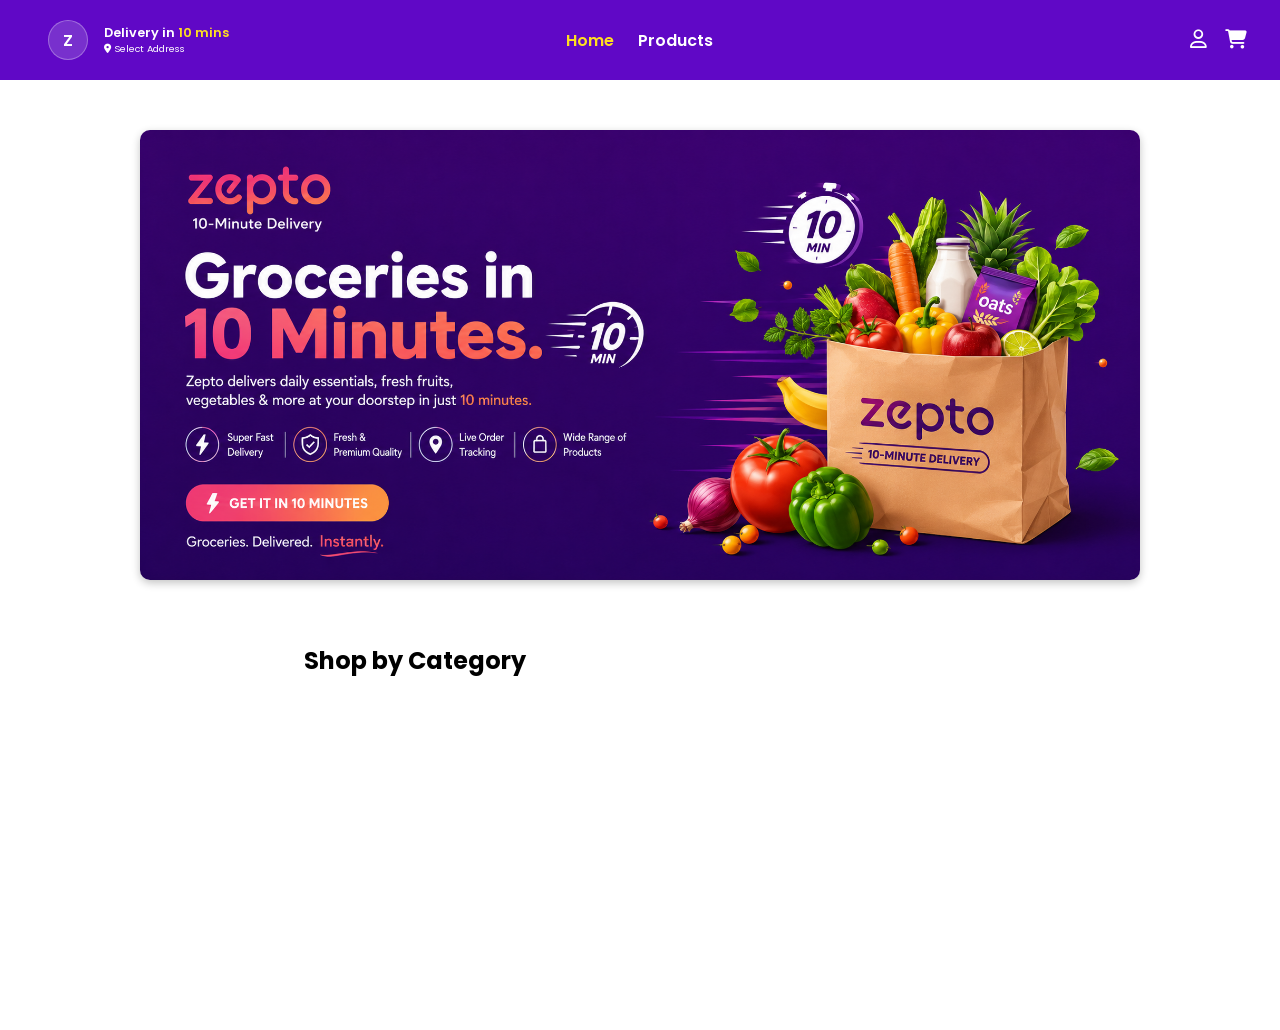
==== index.html @ a99f66b9 "Navbar,Header,Category" ====
<!DOCTYPE html>
<html lang="en">
<head>
  <meta charset="UTF-8">
  <meta name="viewport" content="width=device-width, initial-scale=1.0">
  <title>Zepto - 10 Minutes Delivery</title>
  <link rel="stylesheet" href="./style.css">
  <link rel="shortcut icon" href="./assets/zepto-favicon.webp" type="image/x-icon">
  <link rel="stylesheet" href="https://cdnjs.cloudflare.com/ajax/libs/font-awesome/6.7.2/css/all.min.css"
    integrity="sha512-Evv84Mr4kqVGRNSgIGL/F/aIDqQb7xQ2vcrdIwxfjThSH8CSR7PBEakCr51Ck+w+/U6swU2Im1vVX0SVk9ABhg=="
    crossorigin="anonymous" referrerpolicy="no-referrer" />
</head>
<body>
  <!-- !NAVBAR -->
  <nav>
    <section id="nav1">
      <aside id="logo-address">
        <div id="logo">
          Z
        </div>
        <div id="address">
          <p>Delivery in <span>10 mins</span></p>
          <p id="location"><i class="fa-solid fa-location-dot"></i> Select Address</p>
        </div>
      </aside>
      <aside id="links">
        <a href="#" class="active">Home</a>
        <a href="./Products.html">Products</a>
      </aside>
      <aside id="user-cart">
        <i class="fa-regular fa-user"></i>
        <i class="fa-solid fa-cart-shopping"></i>
      </aside>
    </section>
  </nav>
  <!-- !HEADER -->
  <header>
    <div id="banner-container">
      <img src="./assets/hero-background-1.png" alt="banner1">
      <img src="./assets/hero-background-2.png" alt="banner2">
      <img src="./assets/hero-background-1.png" alt="banner3">
    </div>
  </header>
  <!-- !CATEGORY -->
   <section id="category">
    <article id="category-title">
      <h2>Shop by Category</h2>
    </article>
    <article id="category-items">
    </article>
   </section>
  <script src="./script.js"></script>
</body>
</html>
---- style.css ----
@import url("https://fonts.googleapis.com/css2?family=Poppins:ital,wght@0,100;0,200;0,300;0,400;0,500;0,600;0,700;0,800;0,900;1,100;1,200;1,300;1,400;1,500;1,600;1,700;1,800;1,900&display=swap");

* {
  margin: 0;
  box-sizing: border-box;
  font-family: "Poppins", sans-serif;
}

/* ! NAVBAR */
nav {
  /* padding: 0rem 5rem; */
  height: 5rem;
  width: 100%;
  background-color: rgb(96, 8, 198);
  display: flex;
  flex-direction: column;
  justify-content: center;
  margin: 0 auto;
}

#nav1 {
  flex-basis: 50%;
  display: flex;
  padding: 0rem 2rem;
}

#logo-address {
  flex-basis: 33.3%;
  display: flex;
  justify-content: flex-start;
  align-items: center;
}

#logo {
  border: 1px solid rgba(255, 255, 255, 0.293);
  height: 2.5rem;
  width: 2.5rem;
  display: flex;
  justify-content: center;
  align-items: center;
  color: #fff;
  font-weight: 600;
  font-size: 1rem;
  border-radius: 50%;
  background-color: rgba(226, 228, 235, 0.186);
  margin: 0px 1rem;
}
#address > p:first-child {
  color: #fff;
  font-size: 0.8rem;
  font-weight: 600;
}

#address > p:first-child > span {
  color: rgb(255, 223, 32);
}
#location {
  color: #fff;
  font-size: 0.6rem;
  font-weight: 400;
  cursor: pointer;
}
#links {
  flex-basis: 33.3%;
  display: flex;
  justify-content: center;
  align-items: center;
  gap: 1.5rem;
}

#links > a {
  color: #fff;
  text-decoration: none;
  font-weight: 600;
}
.active {
  color: rgb(255, 223, 32) !important;
}

#user-cart {
  flex-basis: 33.3%;
  display: flex;
  color: #fff;
  font-size: 1.2rem;
  justify-content: flex-end;
  align-items: center;
  gap: 1.1rem;
}

/* ! HEADER */
header {
  padding: 5rem 0;
  height: 550px;
  display: flex;
  justify-content: center;
  align-items: center;
}

#banner-container {
  height: 450px;
  width: 1000px;
  border-radius: 10px;
  box-shadow: rgba(0, 0, 0, 0.24) 0px 3px 8px;
  display: flex;
  overflow: hidden;
}

#banner-container > img {
  min-height: 100%;
  min-width: 100%;
  animation: slider 5s 100ms ease infinite alternate;
}

@keyframes slider {
  0% {
    transform: translateX(0);
  }
  16.5% {
    transform: translateX(0);
  }
  33% {
    transform: translateX(-100%);
  }
  49.5% {
    transform: translateX(-100%);
  }
  66% {
    transform: translateX(-200%);
  }
  100% {
    transform: translateX(-200%);
  }
}

/* !CATEGORY */
#category {
  height: 400px;
  display: flex;
  flex-direction: column;
  padding: 0 18rem;
}
#category-title {
  flex-basis: 15%;
  padding: 0px 1rem;
  display: flex;
  justify-content: flex-start;
  align-items: center;
}

#category-items {
  flex-basis: 85%;
  display: flex;
  flex-wrap: wrap;
  justify-content: space-evenly;
  align-items: center;
}
.category-card {
  height: 7rem;
  width: 7rem;
  /* border: 2px solid red; */
  display: flex;
  flex-direction: column;
  justify-content: space-evenly;
  align-items: center;
}

.category-img {
  height: 3.5rem;
  width: 3.5rem;
  display: flex;
  justify-content: center;
  align-items: center;
  border-radius:10px;
  background-color: #ff0000;
}
.category-name {
  font-size: 0.66rem;
  font-weight: 600;
  text-align: center;
  word-break: break-all;
}
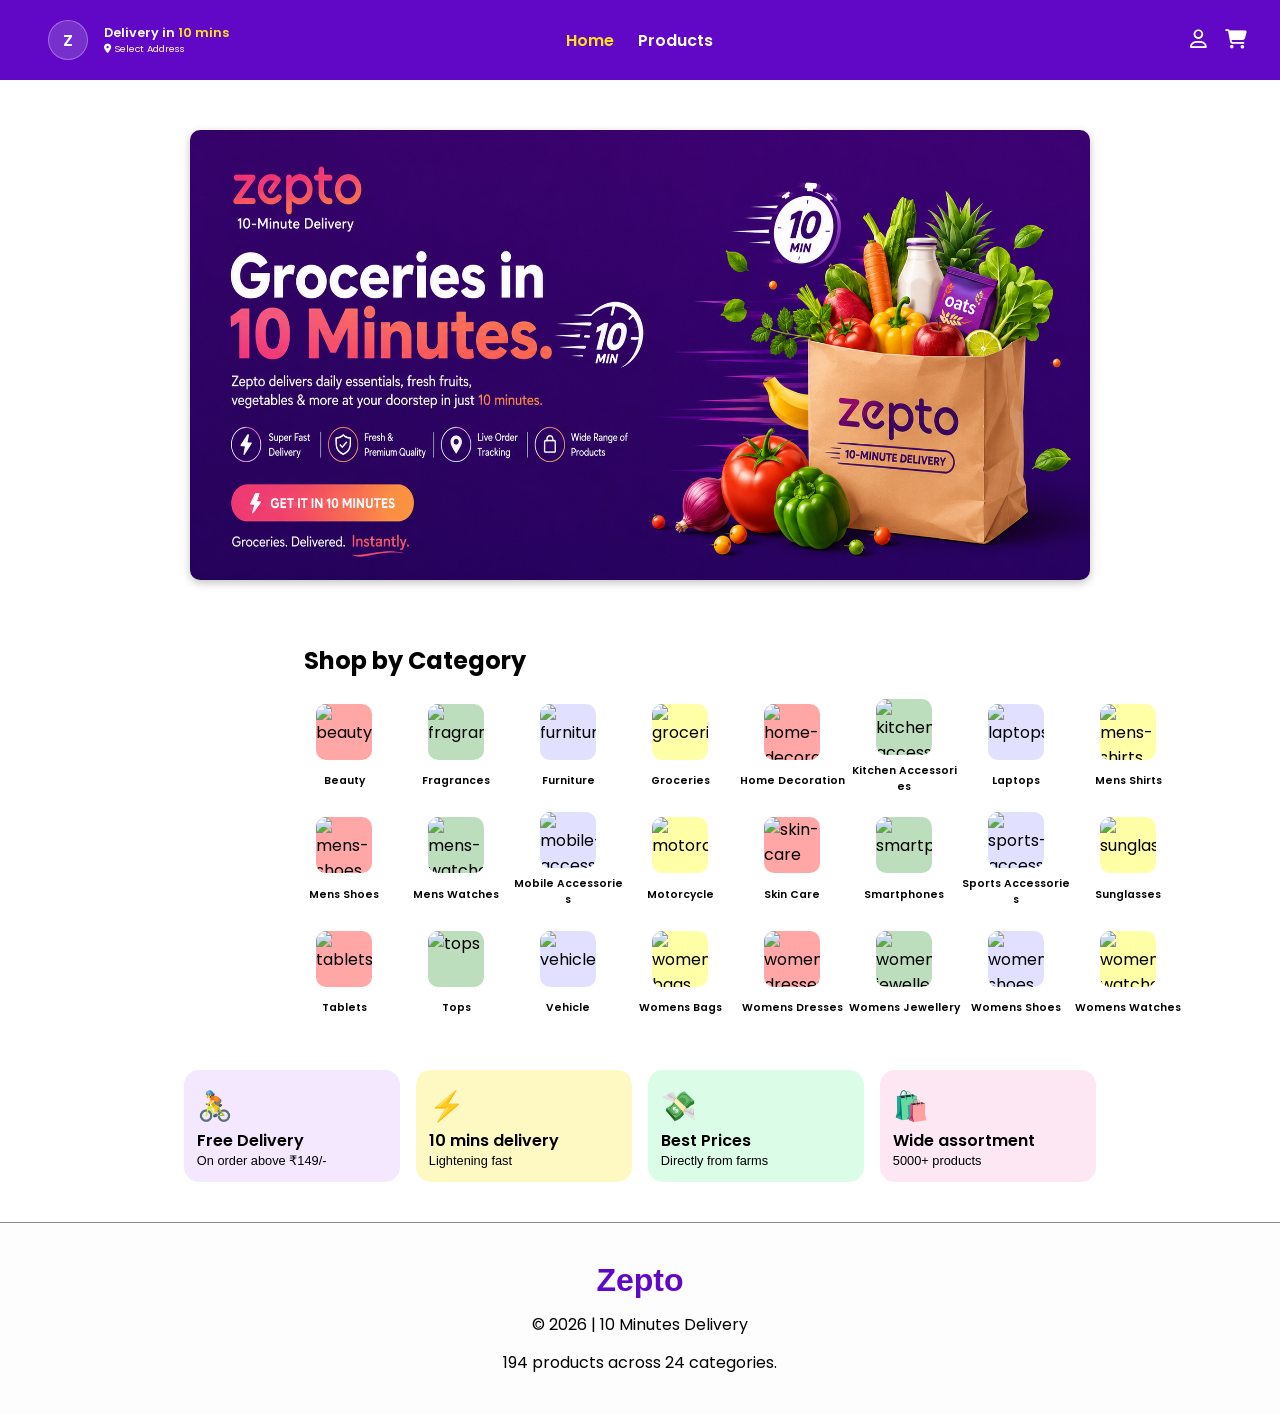
==== commit 766a9503: "CategoryImages,Highlights,Footer" ====
--- a/index.html
+++ b/index.html
@@ -1,5 +1,6 @@
 <!DOCTYPE html>
 <html lang="en">
+
 <head>
   <meta charset="UTF-8">
   <meta name="viewport" content="width=device-width, initial-scale=1.0">
@@ -10,6 +11,7 @@
     integrity="sha512-Evv84Mr4kqVGRNSgIGL/F/aIDqQb7xQ2vcrdIwxfjThSH8CSR7PBEakCr51Ck+w+/U6swU2Im1vVX0SVk9ABhg=="
     crossorigin="anonymous" referrerpolicy="no-referrer" />
 </head>
+
 <body>
   <!-- !NAVBAR -->
   <nav>
@@ -42,13 +44,42 @@
     </div>
   </header>
   <!-- !CATEGORY -->
-   <section id="category">
+  <section id="category">
     <article id="category-title">
       <h2>Shop by Category</h2>
     </article>
     <article id="category-items">
     </article>
-   </section>
+  </section>
+  <!-- !HIGHLIGHTS -->
+  <section id="highlights">
+    <div class="highlight-container one">
+      <p class="highlight-icon">🚴</p>
+      <p class="highlight-title">Free Delivery</p>
+      <p class="highlight-description">On order above ₹149/-</p>
+    </div>
+    <div class="highlight-container two">
+      <p class="highlight-icon">⚡</p>
+      <p class="highlight-title">10 mins delivery</p>
+      <p class="highlight-description">Lightening fast</p>
+    </div>
+    <div class="highlight-container three">
+      <p class="highlight-icon">💸</p>
+      <p class="highlight-title">Best Prices</p>
+      <p class="highlight-description">Directly from farms</p>
+    </div>
+    <div class="highlight-container four">
+      <p class="highlight-icon">🛍️</p>
+      <p class="highlight-title">Wide assortment</p>
+      <p class="highlight-description">5000+ products</p>
+    </div>
+  </section>
+  <!-- !FOOTER -->
+   <footer>
+    <h2>Zepto</h2>
+    <p>&copy; 2026 | 10 Minutes Delivery</p>
+    <p>194 products across 24 categories.</p>
+   </footer>
   <script src="./script.js"></script>
 </body>
 </html>
--- a/style.css
+++ b/style.css
@@ -98,7 +98,7 @@
 
 #banner-container {
   height: 450px;
-  width: 1000px;
+  width: 900px;
   border-radius: 10px;
   box-shadow: rgba(0, 0, 0, 0.24) 0px 3px 8px;
   display: flex;
@@ -149,9 +149,8 @@
 
 #category-items {
   flex-basis: 85%;
-  display: flex;
-  flex-wrap: wrap;
-  justify-content: space-evenly;
+  display: grid;
+  grid-template-columns: repeat(8, 1fr);
   align-items: center;
 }
 .category-card {
@@ -163,6 +162,18 @@
   justify-content: space-evenly;
   align-items: center;
 }
+#category-items > .category-card:nth-child(4n + 1) > .category-img {
+  background-color: rgba(255, 0, 0, 0.348);
+}
+#category-items > .category-card:nth-child(4n + 2) > .category-img {
+  background-color: rgba(0, 128, 0, 0.257);
+}
+#category-items > .category-card:nth-child(4n + 3) > .category-img {
+  background-color: rgba(0, 0, 255, 0.119);
+}
+#category-items > .category-card:nth-child(4n + 4) > .category-img {
+  background-color: rgba(255, 255, 0, 0.345);
+}
 
 .category-img {
   height: 3.5rem;
@@ -170,8 +181,14 @@
   display: flex;
   justify-content: center;
   align-items: center;
-  border-radius:10px;
+  border-radius: 10px;
   background-color: #ff0000;
+}
+.category-img>img{
+  height: 100%;
+  width: 100%;
+  object-fit: cover;
+  border-radius: 10px;
 }
 .category-name {
   font-size: 0.66rem;
@@ -179,3 +196,66 @@
   text-align: center;
   word-break: break-all;
 }
+
+/* ! HIGHLIGHTS */
+#highlights {
+  height: 12rem;
+  width: 100%;
+  display: flex;
+  justify-content: center;
+  align-items: center;
+  gap: 1rem;
+}
+.highlight-container {
+  height: 7rem;
+  width: 13.5rem;
+  border-radius: 15px;
+  display: flex;
+  flex-direction: column;
+  justify-content: center;
+  padding-left: 0.8rem;
+}
+.one {
+  background-color: rgb(243, 232, 255);
+}
+.two {
+  background-color: rgb(254, 249, 194);
+}
+.three {
+  background-color: rgb(219, 252, 231);
+}
+.four {
+  background-color: rgb(252, 231, 243);
+}
+.highlight-icon {
+  font-size: 1.8rem;
+}
+.highlight-title {
+  font-weight: 600;
+}
+.highlight-description {
+  font-weight: 300;
+  font-size: 0.8rem;
+}
+/* !FOOTER */
+footer {
+  height: 12rem;
+  width: 100%;
+  display: flex;
+  flex-direction: column;
+  justify-content: center;
+  align-items: center;
+  gap: 0.8rem;
+  border-top: 1px solid rgba(0, 0, 0, 0.449);
+  background-color: rgb(253, 253, 253);
+}
+
+footer > h2 {
+  color: rgb(96, 8, 198);
+  font-size: 2rem;
+  font-weight: 800;
+}
+
+footer > p {
+  font-size: 1rem;
+}
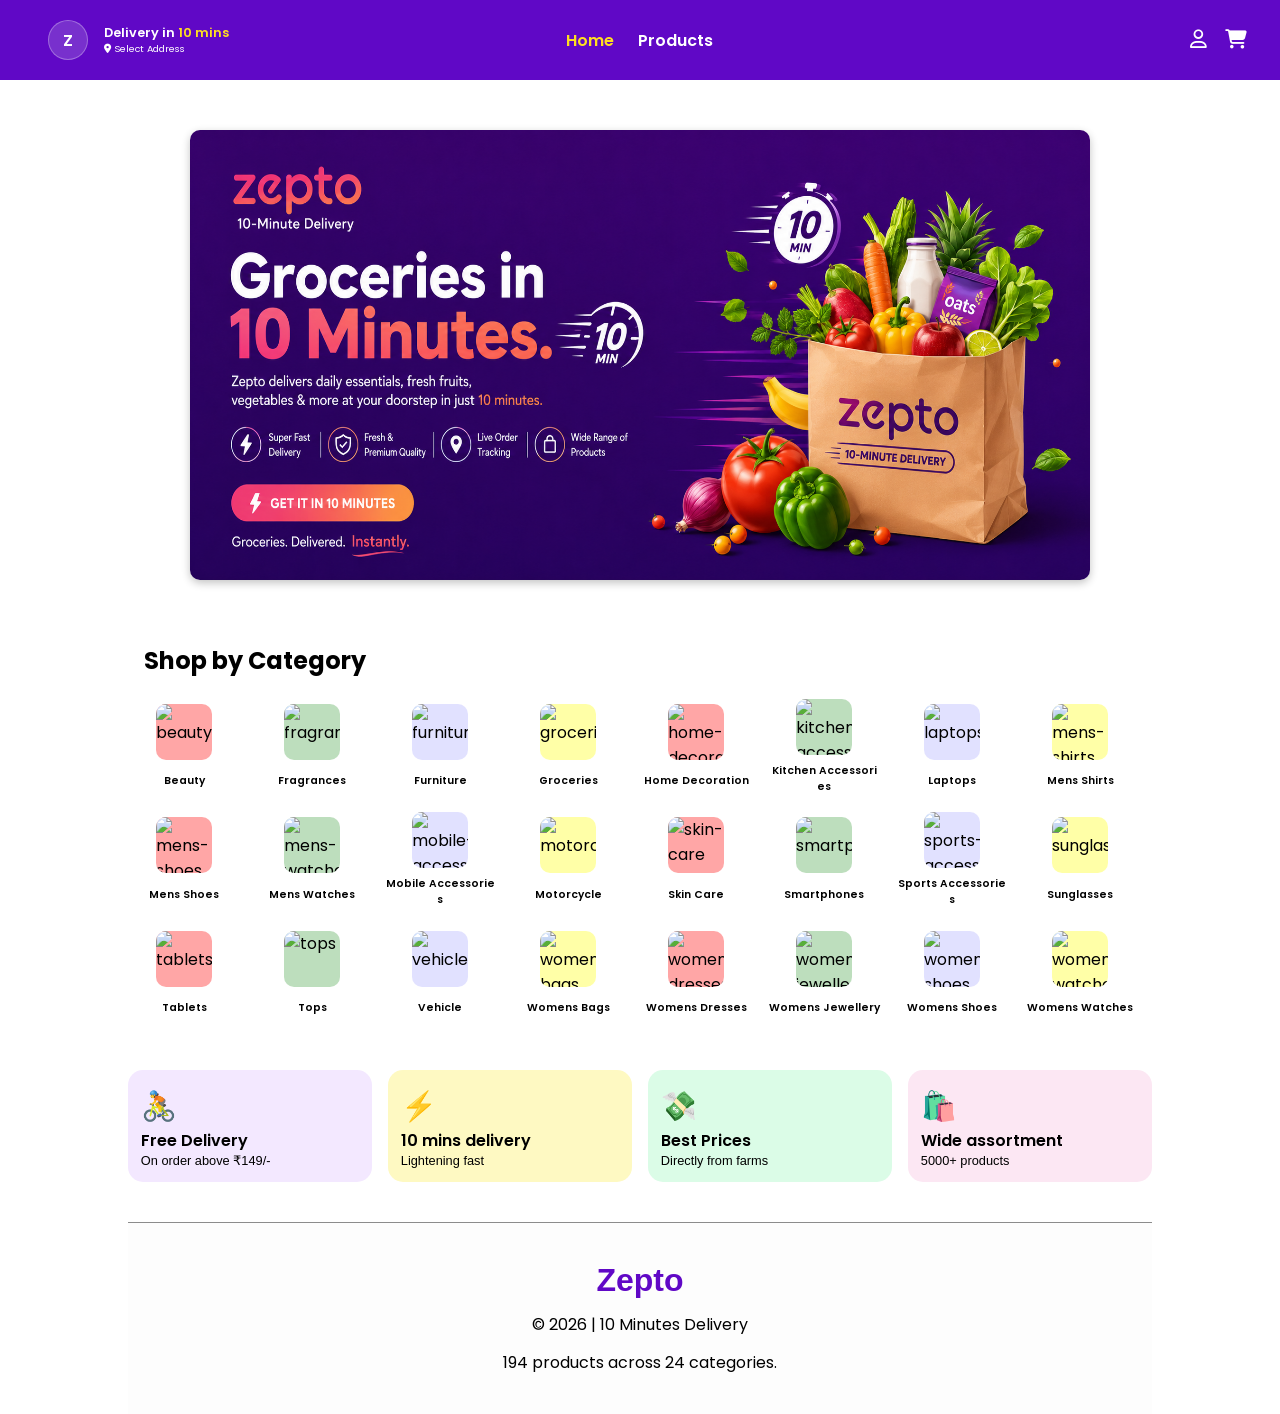
==== commit 4ea1ddbe: "CategoryProducts" ====
--- a/index.html
+++ b/index.html
@@ -1,6 +1,5 @@
 <!DOCTYPE html>
 <html lang="en">
-
 <head>
   <meta charset="UTF-8">
   <meta name="viewport" content="width=device-width, initial-scale=1.0">
@@ -11,7 +10,6 @@
     integrity="sha512-Evv84Mr4kqVGRNSgIGL/F/aIDqQb7xQ2vcrdIwxfjThSH8CSR7PBEakCr51Ck+w+/U6swU2Im1vVX0SVk9ABhg=="
     crossorigin="anonymous" referrerpolicy="no-referrer" />
 </head>
-
 <body>
   <!-- !NAVBAR -->
   <nav>
@@ -75,11 +73,11 @@
     </div>
   </section>
   <!-- !FOOTER -->
-   <footer>
+  <footer>
     <h2>Zepto</h2>
     <p>&copy; 2026 | 10 Minutes Delivery</p>
     <p>194 products across 24 categories.</p>
-   </footer>
+  </footer>
   <script src="./script.js"></script>
 </body>
 </html>
--- a/style.css
+++ b/style.css
@@ -16,6 +16,9 @@
   flex-direction: column;
   justify-content: center;
   margin: 0 auto;
+  position: sticky;
+  top: 0;
+  z-index: 100
 }
 
 #nav1 {
@@ -89,11 +92,12 @@
 
 /* ! HEADER */
 header {
-  padding: 5rem 0;
   height: 550px;
   display: flex;
   justify-content: center;
   align-items: center;
+  margin: 0 auto;
+  width:80%
 }
 
 #banner-container {
@@ -137,7 +141,8 @@
   height: 400px;
   display: flex;
   flex-direction: column;
-  padding: 0 18rem;
+  margin: 0 auto;
+  width: 80%;
 }
 #category-title {
   flex-basis: 15%;
@@ -184,7 +189,7 @@
   border-radius: 10px;
   background-color: #ff0000;
 }
-.category-img>img{
+.category-img > img {
   height: 100%;
   width: 100%;
   object-fit: cover;
@@ -200,15 +205,16 @@
 /* ! HIGHLIGHTS */
 #highlights {
   height: 12rem;
-  width: 100%;
-  display: flex;
-  justify-content: center;
+  display: flex;
+  justify-content: space-between;
   align-items: center;
   gap: 1rem;
+  margin: 0 auto;
+  width: 80%;
 }
 .highlight-container {
   height: 7rem;
-  width: 13.5rem;
+  width: 18rem;
   border-radius: 15px;
   display: flex;
   flex-direction: column;
@@ -240,7 +246,7 @@
 /* !FOOTER */
 footer {
   height: 12rem;
-  width: 100%;
+  width: 80%;
   display: flex;
   flex-direction: column;
   justify-content: center;
@@ -248,6 +254,7 @@
   gap: 0.8rem;
   border-top: 1px solid rgba(0, 0, 0, 0.449);
   background-color: rgb(253, 253, 253);
+  margin: 0 auto;
 }
 
 footer > h2 {
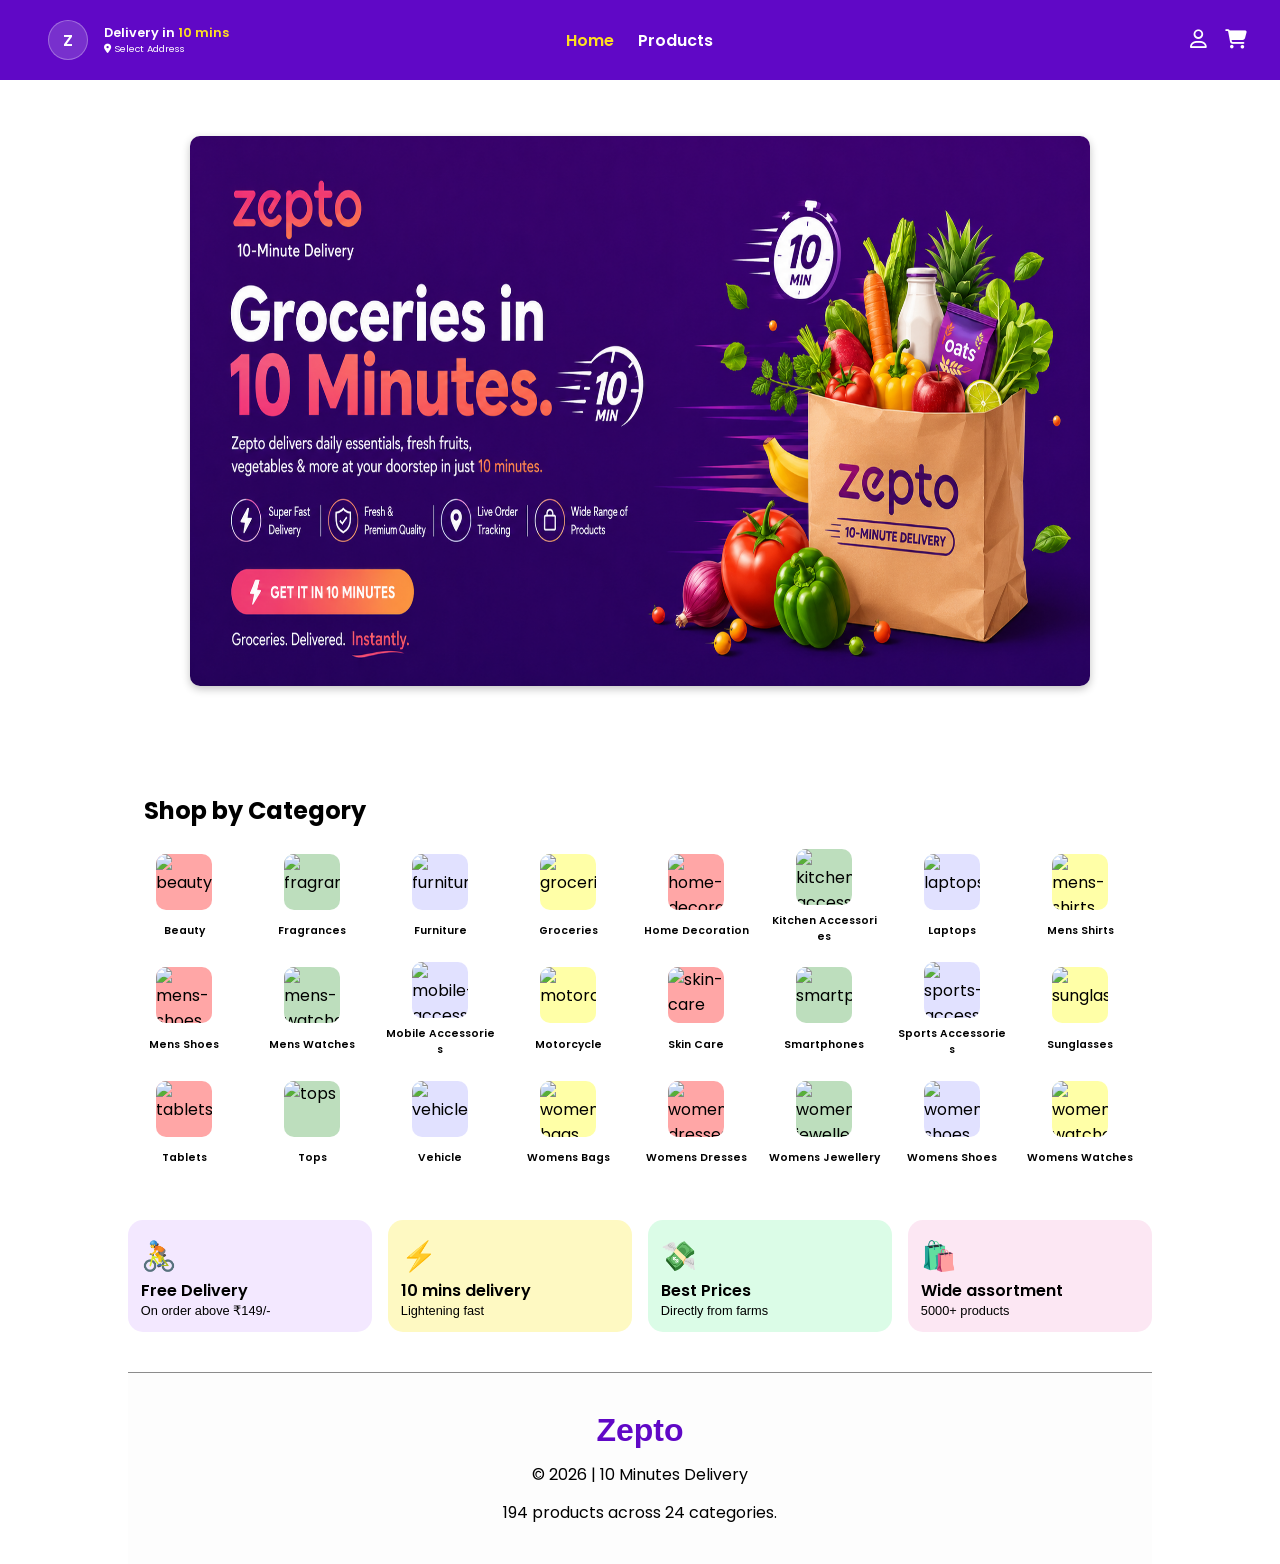
==== commit f43d6dfc: "Cart Stylings" ====
--- a/index.html
+++ b/index.html
@@ -29,7 +29,7 @@
       </aside>
       <aside id="user-cart">
         <i class="fa-regular fa-user"></i>
-        <i class="fa-solid fa-cart-shopping"></i>
+        <i class="fa-solid fa-cart-shopping" onclick="location.assign('./Cart.html')"></i>
       </aside>
     </section>
   </nav>
--- a/style.css
+++ b/style.css
@@ -101,12 +101,13 @@
 }
 
 #banner-container {
-  height: 450px;
+  height: 550px;
   width: 900px;
   border-radius: 10px;
   box-shadow: rgba(0, 0, 0, 0.24) 0px 3px 8px;
   display: flex;
   overflow: hidden;
+  margin-top: 7rem;
 }
 
 #banner-container > img {
@@ -143,6 +144,7 @@
   flex-direction: column;
   margin: 0 auto;
   width: 80%;
+  margin-top: 150px;
 }
 #category-title {
   flex-basis: 15%;
@@ -150,6 +152,7 @@
   display: flex;
   justify-content: flex-start;
   align-items: center;
+
 }
 
 #category-items {
@@ -166,6 +169,7 @@
   flex-direction: column;
   justify-content: space-evenly;
   align-items: center;
+  cursor: pointer;
 }
 #category-items > .category-card:nth-child(4n + 1) > .category-img {
   background-color: rgba(255, 0, 0, 0.348);
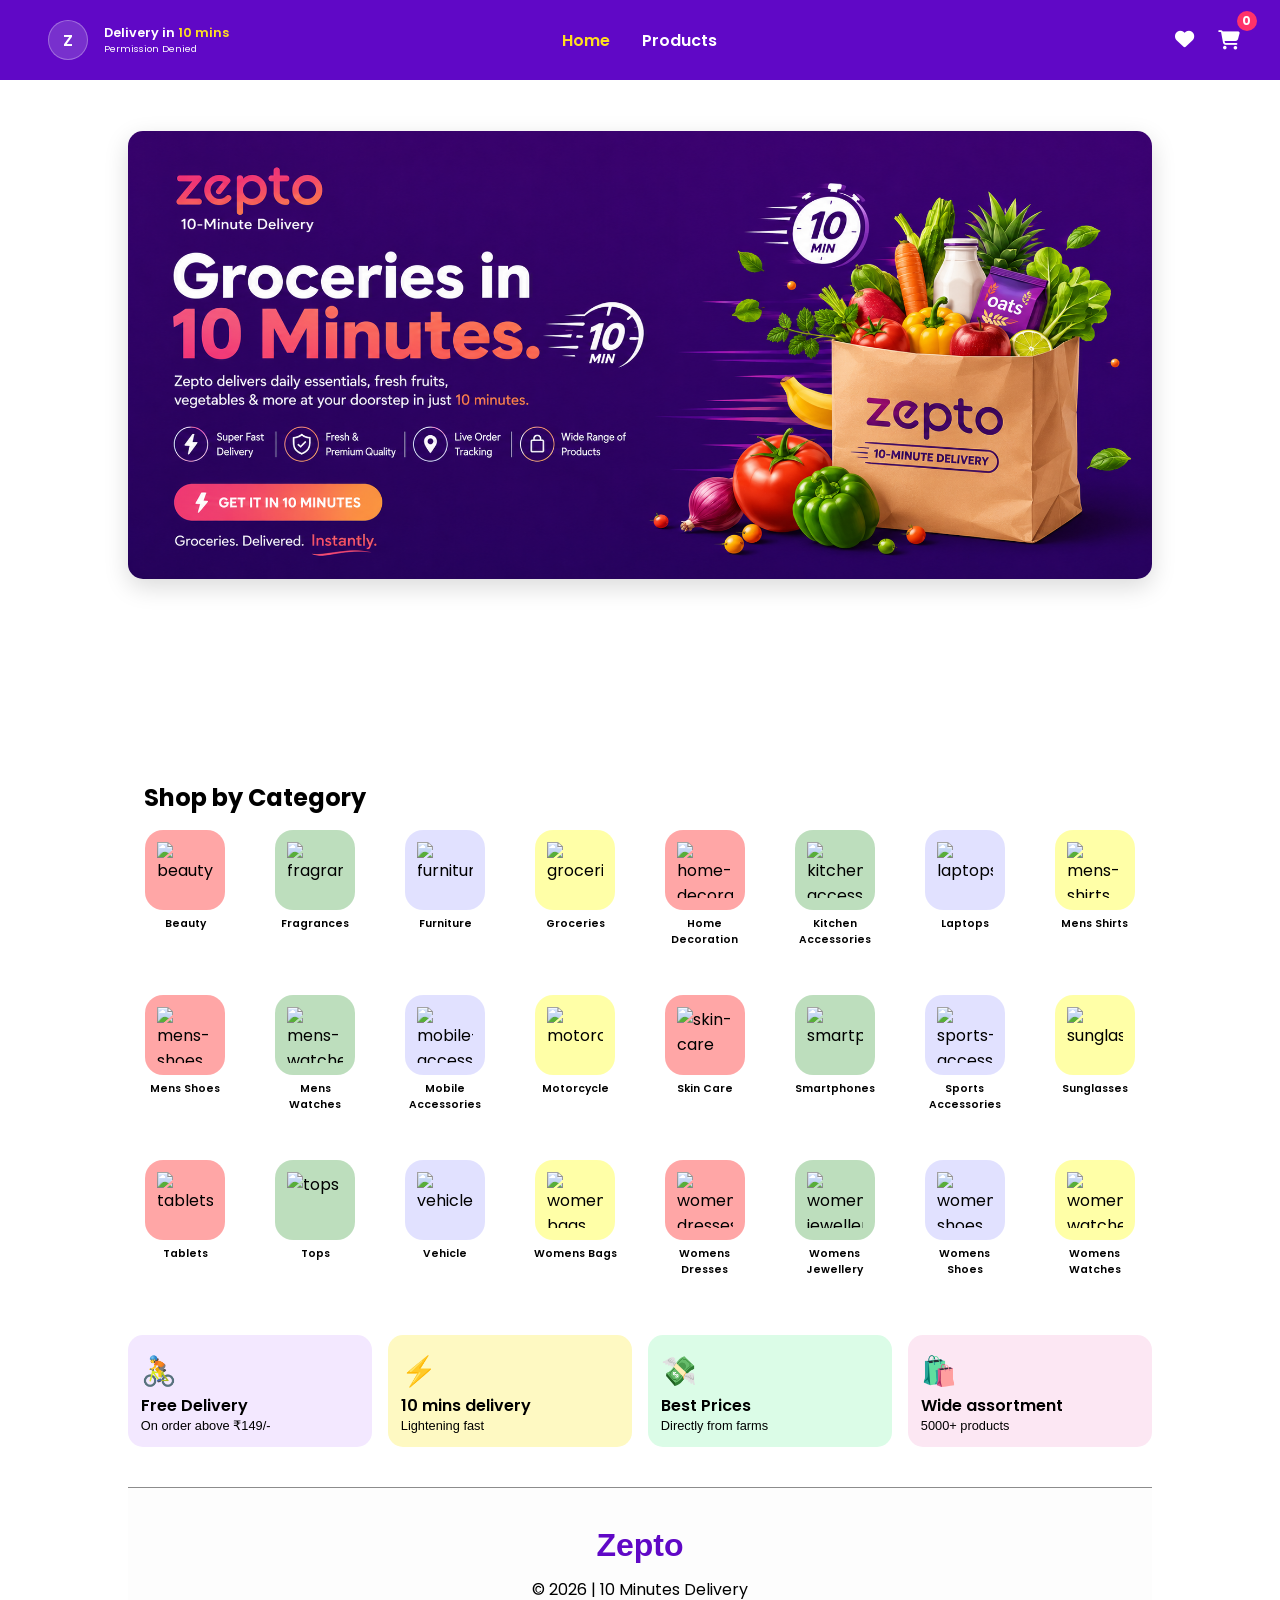
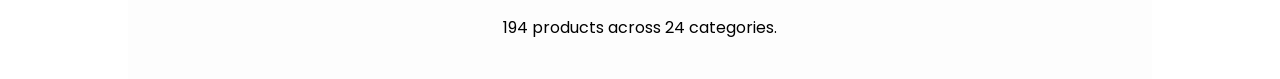
==== commit 84501391: "Completed" ====
--- a/index.html
+++ b/index.html
@@ -28,8 +28,12 @@
         <a href="./Products.html">Products</a>
       </aside>
       <aside id="user-cart">
-        <i class="fa-regular fa-user"></i>
-        <i class="fa-solid fa-cart-shopping" onclick="location.assign('./Cart.html')"></i>
+        <i class="fa-solid fa-heart"
+   onclick="location.assign('./Wishlist.html')"></i>
+        <div class="cart-icon" onclick="location.assign('./Cart.html')">
+          <i class="fa-solid fa-cart-shopping"></i>
+          <span id="cart-count">0</span>
+        </div>
       </aside>
     </section>
   </nav>
@@ -39,6 +43,7 @@
       <img src="./assets/hero-background-1.png" alt="banner1">
       <img src="./assets/hero-background-2.png" alt="banner2">
       <img src="./assets/hero-background-1.png" alt="banner3">
+      <img src="./assets/hero-background-2.png" alt="banner2">
     </div>
   </header>
   <!-- !CATEGORY -->
@@ -79,5 +84,6 @@
     <p>194 products across 24 categories.</p>
   </footer>
   <script src="./script.js"></script>
+  <script src="./location.js"></script>
 </body>
 </html>
--- a/style.css
+++ b/style.css
@@ -6,9 +6,22 @@
   font-family: "Poppins", sans-serif;
 }
 
+html {
+  -webkit-text-size-adjust: 100%;
+}
+
+body {
+  overflow-x: hidden; /* prevents sideways scroll on mobile */
+  width: 100%;
+}
+
+img {
+  max-width: 100%;
+  display: block;
+}
+
 /* ! NAVBAR */
 nav {
-  /* padding: 0rem 5rem; */
   height: 5rem;
   width: 100%;
   background-color: rgb(96, 8, 198);
@@ -18,12 +31,14 @@
   margin: 0 auto;
   position: sticky;
   top: 0;
-  z-index: 100
+  z-index: 100;
 }
 
 #nav1 {
-  flex-basis: 50%;
-  display: flex;
+  flex: 1;
+  width: 100%;
+  display: flex;
+  align-items: center;
   padding: 0rem 2rem;
 }
 
@@ -47,6 +62,7 @@
   border-radius: 50%;
   background-color: rgba(226, 228, 235, 0.186);
   margin: 0px 1rem;
+  flex-shrink: 0;
 }
 #address > p:first-child {
   color: #fff;
@@ -75,6 +91,7 @@
   color: #fff;
   text-decoration: none;
   font-weight: 600;
+  padding: 0.5rem 0.25rem; /* larger tap target */
 }
 .active {
   color: rgb(255, 223, 32) !important;
@@ -92,54 +109,69 @@
 
 /* ! HEADER */
 header {
-  height: 550px;
+  min-height: 550px;
+  height: auto;
   display: flex;
   justify-content: center;
   align-items: center;
   margin: 0 auto;
-  width:80%
+  width: 80%;
 }
 
 #banner-container {
-  height: 550px;
-  width: 900px;
-  border-radius: 10px;
-  box-shadow: rgba(0, 0, 0, 0.24) 0px 3px 8px;
-  display: flex;
+  width: 100%;
+  max-width: 1200px;
+  aspect-ratio: 16/7;
+  border-radius: 15px;
   overflow: hidden;
-  margin-top: 7rem;
-}
-
-#banner-container > img {
-  min-height: 100%;
-  min-width: 100%;
-  animation: slider 5s 100ms ease infinite alternate;
-}
-
+  box-shadow: 0 8px 25px rgba(0, 0, 0, 0.15);
+  margin: 40px auto;
+  display: flex; /* was missing — images need to sit in a row for the slide animation to have anything to slide across */
+}
+
+#banner-container img {
+  width: 100%;
+  height: 100%;
+  object-fit: cover;
+  flex-shrink: 0;
+  animation: slider 16s infinite; /* 16s / 4 images = 4s per slide, matching the original 12s / 3 images pace */
+}
+
+/* Extended to 4 equal stops (was only 3, so the 4th <img> in the HTML never showed) */
 @keyframes slider {
   0% {
     transform: translateX(0);
   }
-  16.5% {
+  12.5% {
     transform: translateX(0);
   }
-  33% {
+  25% {
     transform: translateX(-100%);
   }
-  49.5% {
+  37.5% {
     transform: translateX(-100%);
   }
-  66% {
+  50% {
     transform: translateX(-200%);
   }
+  62.5% {
+    transform: translateX(-200%);
+  }
+  75% {
+    transform: translateX(-300%);
+  }
+  87.5% {
+    transform: translateX(-300%);
+  }
   100% {
-    transform: translateX(-200%);
+    transform: translateX(-300%);
   }
 }
 
 /* !CATEGORY */
 #category {
-  height: 400px;
+  min-height: 400px;
+  height: auto;
   display: flex;
   flex-direction: column;
   margin: 0 auto;
@@ -152,24 +184,29 @@
   display: flex;
   justify-content: flex-start;
   align-items: center;
-
 }
 
 #category-items {
   flex-basis: 85%;
   display: grid;
   grid-template-columns: repeat(8, 1fr);
+  gap: 15px;
   align-items: center;
 }
 .category-card {
-  height: 7rem;
-  width: 7rem;
-  /* border: 2px solid red; */
-  display: flex;
-  flex-direction: column;
-  justify-content: space-evenly;
-  align-items: center;
-  cursor: pointer;
+  width: 100%;
+  max-width: 140px;
+  min-height: 150px;
+  background: #fff;
+  border-radius: 15px;
+  padding: 15px;
+  transition: 0.3s;
+  margin: 0 auto;
+}
+
+.category-card:hover {
+  transform: translateY(-5px);
+  box-shadow: 0 10px 20px rgba(0, 0, 0, 0.1);
 }
 #category-items > .category-card:nth-child(4n + 1) > .category-img {
   background-color: rgba(255, 0, 0, 0.348);
@@ -185,30 +222,35 @@
 }
 
 .category-img {
-  height: 3.5rem;
-  width: 3.5rem;
-  display: flex;
-  justify-content: center;
-  align-items: center;
-  border-radius: 10px;
-  background-color: #ff0000;
-}
-.category-img > img {
-  height: 100%;
-  width: 100%;
-  object-fit: cover;
-  border-radius: 10px;
+  width: 80px;
+  height: 80px;
+  border-radius: 18px;
+  overflow: hidden;
+  display: flex;
+  justify-content: center;
+  align-items: center;
+  margin: 0 auto;
+}
+
+.category-img img {
+  width: 70%;
+  height: 70%;
+  object-fit: contain;
 }
 .category-name {
   font-size: 0.66rem;
   font-weight: 600;
   text-align: center;
-  word-break: break-all;
+  overflow-wrap: break-word; /* was word-break: break-all */
+  word-break: normal;
+  margin-top: 6px;
 }
 
 /* ! HIGHLIGHTS */
 #highlights {
-  height: 12rem;
+  min-height: 12rem;
+  height: auto;
+  padding: 40px 0;
   display: flex;
   justify-content: space-between;
   align-items: center;
@@ -249,7 +291,9 @@
 }
 /* !FOOTER */
 footer {
-  height: 12rem;
+  min-height: 12rem;
+  height: auto;
+  padding: 30px 0;
   width: 80%;
   display: flex;
   flex-direction: column;
@@ -265,8 +309,372 @@
   color: rgb(96, 8, 198);
   font-size: 2rem;
   font-weight: 800;
+  text-align: center;
 }
 
 footer > p {
   font-size: 1rem;
-}
+  text-align: center;
+}
+
+.cart-icon {
+  position: relative;
+  cursor: pointer;
+  padding: 0.4rem; /* larger tap target */
+}
+
+#cart-count {
+  position: absolute;
+  top: -8px;
+  right: -10px;
+  width: 20px;
+  height: 20px;
+  border-radius: 50%;
+  background: #ff3269;
+  color: #fff;
+  display: flex;
+  justify-content: center;
+  align-items: center;
+  font-size: 12px;
+  font-weight: bold;
+}
+
+/* ================================
+        RESPONSIVE DESIGN
+================================ */
+
+/* Large Laptop */
+@media (max-width: 1200px) {
+  #nav1 {
+    padding: 0 1.5rem;
+  }
+
+  header,
+  #category,
+  #highlights,
+  footer {
+    width: 95%;
+  }
+
+  #banner-container {
+    max-width: 900px;
+    width: 100%;
+  }
+
+  #category-items {
+    grid-template-columns: repeat(6, 1fr);
+    justify-items: center;
+  }
+
+  .highlight-container {
+    width: 100%;
+  }
+}
+
+/* Tablet */
+@media (max-width: 992px) {
+  nav {
+    height: auto;
+    padding: 15px 0;
+  }
+
+  #nav1 {
+    flex-wrap: wrap;
+    row-gap: 15px;
+  }
+
+  #logo-address,
+  #links,
+  #user-cart {
+    flex-basis: 100%;
+    justify-content: center;
+  }
+
+  #logo-address {
+    gap: 15px;
+  }
+
+  #links {
+    flex-wrap: wrap;
+  }
+
+  header {
+    width: 95%;
+    height: auto;
+    min-height: 0;
+    margin-top: 30px;
+  }
+
+  #banner-container {
+    width: 100%;
+    height: 400px;
+    aspect-ratio: unset;
+    margin-top: 0;
+  }
+
+  #category {
+    width: 95%;
+    height: auto;
+    min-height: 0;
+    margin-top: 60px;
+  }
+
+  #category-items {
+    grid-template-columns: repeat(4, 1fr);
+    gap: 25px;
+    padding: 20px 0;
+    justify-items: center;
+  }
+
+  #highlights {
+    width: 95%;
+    height: auto;
+    flex-wrap: wrap;
+    justify-content: center;
+    margin-top: 40px;
+  }
+
+  .highlight-container {
+    width: 45%;
+    min-height: 120px;
+  }
+
+  footer {
+    width: 95%;
+  }
+}
+
+/* Mobile */
+@media (max-width: 768px) {
+  nav {
+    position: relative;
+  }
+
+  #logo {
+    width: 45px;
+    height: 45px;
+    font-size: 18px;
+    margin: 0;
+  }
+
+  #logo-address {
+    flex-direction: column;
+    text-align: center;
+    gap: 8px;
+  }
+
+  #address p {
+    text-align: center;
+  }
+
+  #links {
+    gap: 20px;
+  }
+
+  #links a {
+    font-size: 15px;
+  }
+
+  #user-cart {
+    gap: 25px;
+    font-size: 20px;
+  }
+
+  header {
+    width: 95%;
+    min-height: 0;
+    margin-top: 20px;
+  }
+
+  #banner-container {
+    width: 100%;
+    height: 260px;
+    aspect-ratio: unset;
+    margin-top: 0;
+    margin-bottom: 20px;
+  }
+
+  #category {
+    width: 95%;
+    min-height: 0;
+    margin-top: 40px;
+  }
+
+  #category-title {
+    justify-content: center;
+  }
+
+  #category-title h2 {
+    font-size: 24px;
+  }
+
+  #category-items {
+    grid-template-columns: repeat(3, 1fr);
+    gap: 20px;
+    justify-items: center;
+  }
+
+  .category-card {
+    width: 100%;
+    height: auto;
+    min-height: auto;
+    gap: 10px;
+  }
+
+  .category-img {
+    width: 70px;
+    height: 70px;
+  }
+
+  .category-name {
+    font-size: 13px;
+  }
+
+  #highlights {
+    width: 95%;
+    flex-direction: column;
+    gap: 15px;
+    min-height: 0;
+  }
+
+  .highlight-container {
+    width: 100%;
+  }
+
+  footer {
+    width: 95%;
+    height: auto;
+    min-height: 0;
+    padding: 30px 15px;
+    text-align: center;
+  }
+
+  footer h2 {
+    font-size: 28px;
+  }
+
+  footer p {
+    font-size: 14px;
+  }
+}
+
+/* Small Mobile */
+@media (max-width: 576px) {
+  nav {
+    padding: 15px 0;
+  }
+
+  #nav1 {
+    padding: 0 10px;
+  }
+
+  #links {
+    gap: 15px;
+  }
+
+  #links a {
+    font-size: 14px;
+  }
+
+  #user-cart {
+    gap: 18px;
+    font-size: 18px;
+  }
+
+  #banner-container {
+    height: 180px;
+    border-radius: 8px;
+  }
+
+  #category {
+    margin-top: 30px;
+  }
+
+  #category-title h2 {
+    font-size: 22px;
+  }
+
+  #category-items {
+    grid-template-columns: repeat(2, 1fr);
+    gap: 20px;
+  }
+
+  .category-img {
+    width: 65px;
+    height: 65px;
+  }
+
+  .category-name {
+    font-size: 12px;
+  }
+
+  .highlight-container {
+    padding: 15px;
+  }
+
+  .highlight-icon {
+    font-size: 28px;
+  }
+
+  .highlight-title {
+    font-size: 16px;
+  }
+
+  .highlight-description {
+    font-size: 13px;
+  }
+
+  footer h2 {
+    font-size: 24px;
+  }
+
+  footer p {
+    font-size: 13px;
+  }
+}
+
+/* Extra Small Devices */
+@media (max-width: 400px) {
+  #links {
+    gap: 10px;
+  }
+
+  #links a {
+    font-size: 13px;
+  }
+
+  #user-cart {
+    font-size: 16px;
+    gap: 15px;
+  }
+
+  #banner-container {
+    height: 150px;
+  }
+
+  #category-items {
+    grid-template-columns: repeat(2, 1fr);
+    gap: 12px;
+  }
+
+  .category-img {
+    width: 55px;
+    height: 55px;
+  }
+
+  .category-name {
+    font-size: 11px;
+  }
+
+  .highlight-title {
+    font-size: 15px;
+  }
+
+  .highlight-description {
+    font-size: 12px;
+  }
+
+  footer h2 {
+    font-size: 22px;
+  }
+}
